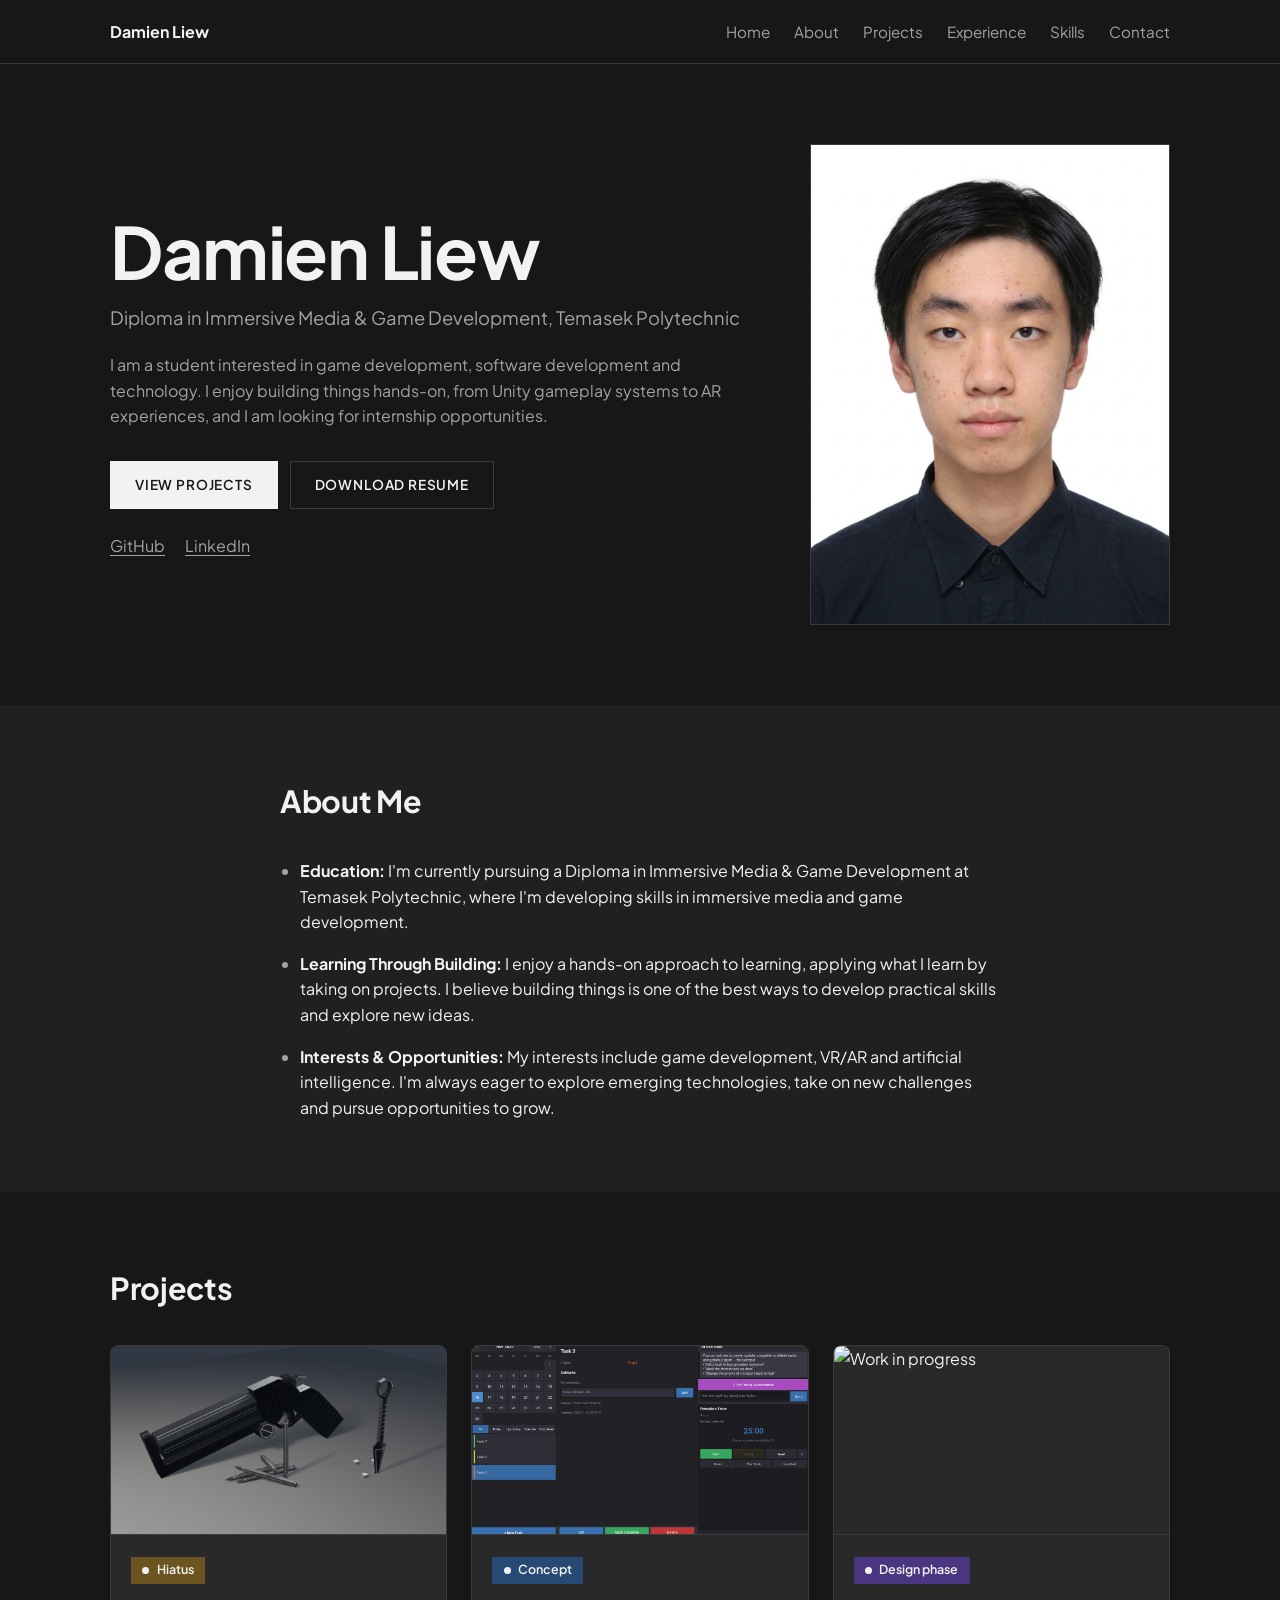
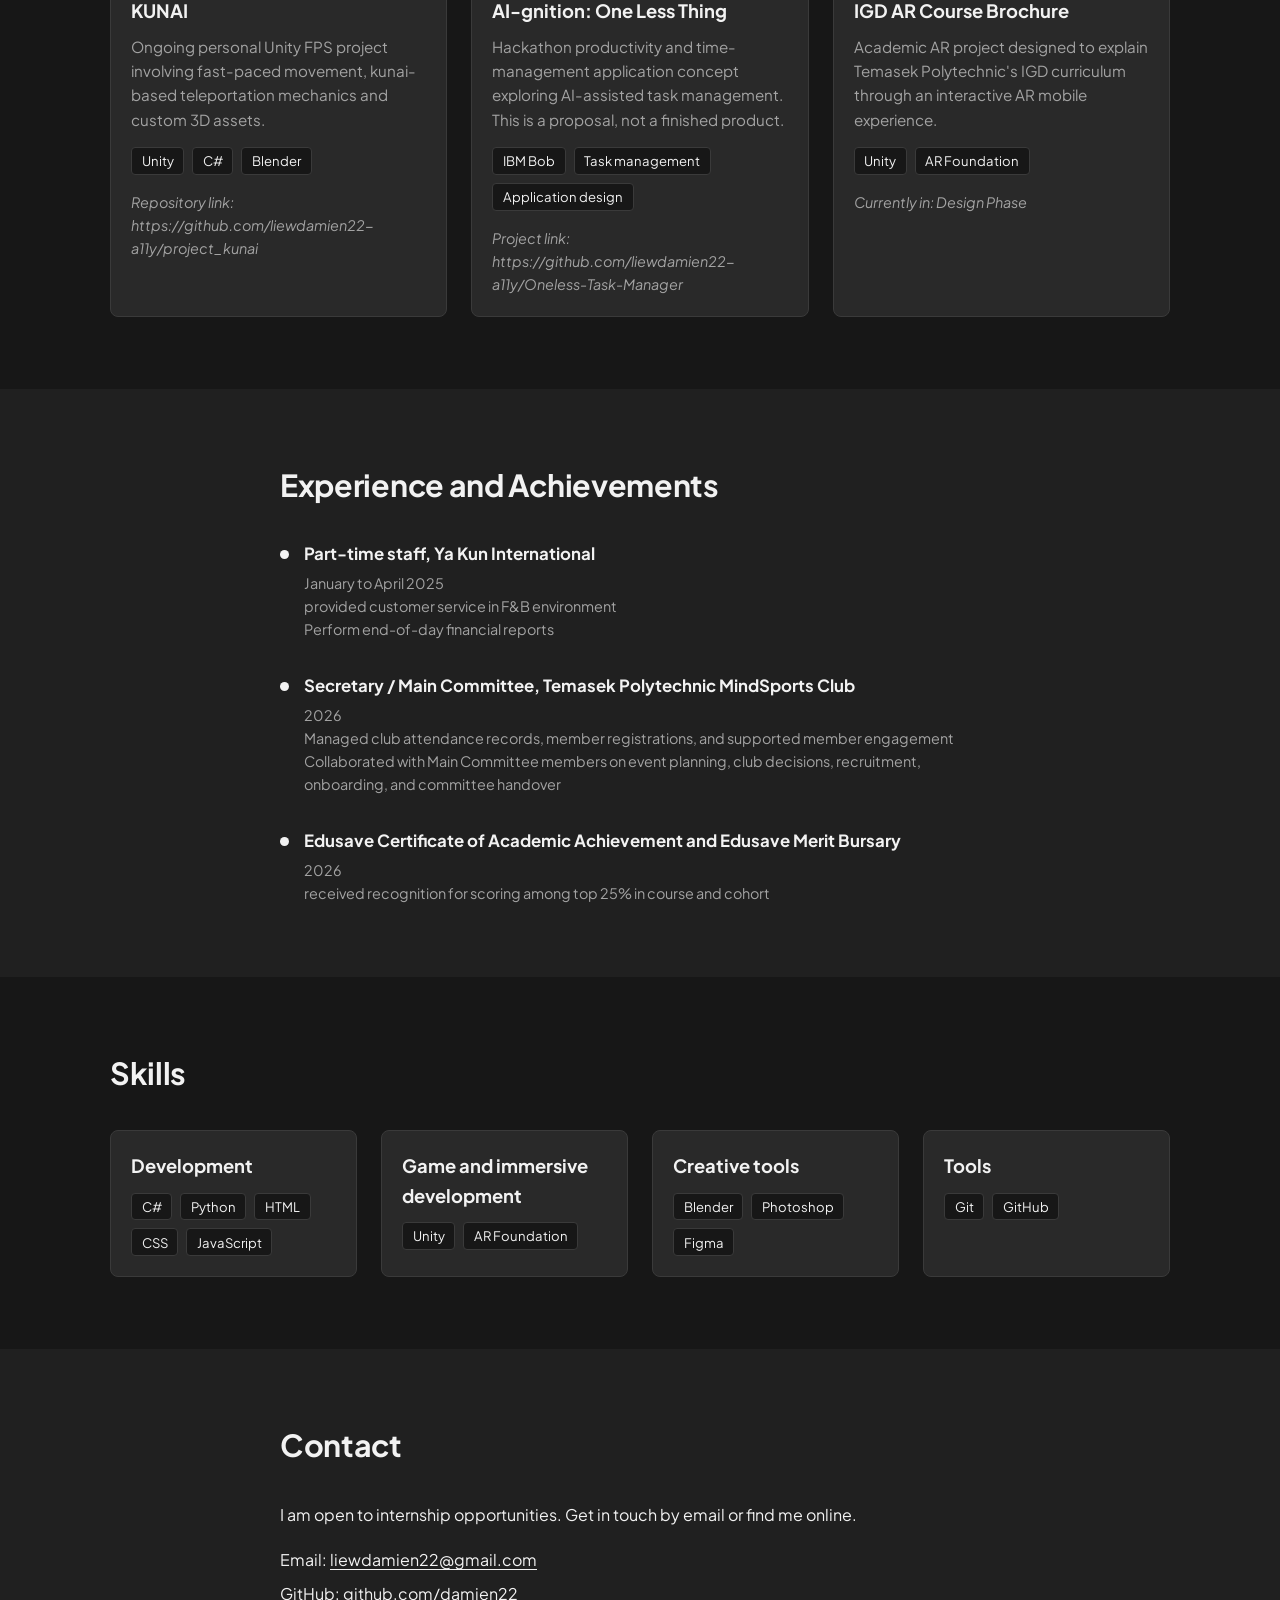
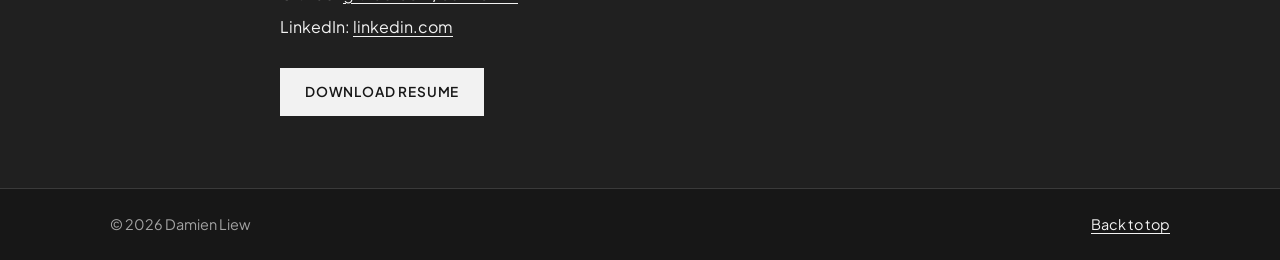
==== index.html @ ad7e9ef8 "File format change" ====
<!DOCTYPE html>
<html lang="en">
<head>
  <meta charset="UTF-8">
  <meta name="viewport" content="width=device-width, initial-scale=1">
  <title>Damien Liew | Student Portfolio</title>
  <meta name="description" content="Portfolio of Damien Liew, Diploma in Immersive Media &amp; Game Development student at Temasek Polytechnic.">
  <link rel="preconnect" href="https://fonts.googleapis.com">
  <link rel="preconnect" href="https://fonts.gstatic.com" crossorigin>
  <link href="https://fonts.googleapis.com/css2?family=Plus+Jakarta+Sans:wght@400;500;600;700;800&amp;display=swap" rel="stylesheet">
  <link rel="stylesheet" href="css/style.css">
</head>
<body>
  <a class="skip-link" href="#main">Skip to content</a>

  <header class="site-header">
    <nav class="nav container" aria-label="Main navigation">
      <a class="nav__brand" href="#home">Damien Liew</a>
      <button class="nav__toggle" type="button" aria-expanded="false" aria-controls="nav-menu" aria-label="Toggle menu">
        <span class="nav__bar"></span><span class="nav__bar"></span><span class="nav__bar"></span>
      </button>
      <ul class="nav__menu" id="nav-menu">
        <li><a class="nav__link" href="#home">Home</a></li>
        <li><a class="nav__link" href="#about">About</a></li>
        <li><a class="nav__link" href="#projects">Projects</a></li>
        <li><a class="nav__link" href="#experience">Experience</a></li>
        <li><a class="nav__link" href="#skills">Skills</a></li>
        <li><a class="nav__link" href="#contact">Contact</a></li>
      </ul>
    </nav>
  </header>

  <main id="main">
    <section class="hero" id="home">
      <div class="container hero__inner">
        <div class="hero__content">
        <h1 class="hero__title">Damien Liew</h1>
        <p class="hero__subtitle">Diploma in Immersive Media &amp; Game Development, Temasek Polytechnic</p>
        <p class="hero__text">I am a student interested in game development, software development and technology. I enjoy building things hands-on, from Unity gameplay systems to AR experiences, and I am looking for internship opportunities.</p>
        <div class="hero__actions">
          <a class="btn btn--primary" href="#projects">View projects</a>
          <a class="btn btn--secondary" href="assets/documents/Liew_Zhe_Wei_Damien_Resume.docx" download="Liew_Zhe_Wei_Damien_Resume">Download resume</a>
        </div>
        <ul class="social-list">
          <li><a class="social-list__link" href="https://github.com/liewdamien22-a11y2" target="_blank" rel="noopener noreferrer">GitHub</a></li>
         
          <li><a class="social-list__link" href="www.linkedin.com/in/damien-liew-b10260378" target="_blank" rel="noopener noreferrer">LinkedIn</a></li>
        </ul>
        </div>
        <img class="hero__photo" src="assets/images/photo.jpeg" alt="Placeholder for a photo of Damien Liew" width="360" height="440">
      </div>
    </section>

  <section class="section section--alt" id="about">
      <div class="container container--narrow">
        <h2 class="section__title">About Me</h2>
        <ul class="about__list">
          <li><strong>Education:</strong> I'm currently pursuing a Diploma in Immersive Media &amp; Game Development at Temasek Polytechnic, where I'm developing skills in immersive media and game development.</li>
          <li><strong>Learning Through Building:</strong> I enjoy a hands-on approach to learning, applying what I learn by taking on projects. I believe building things is one of the best ways to develop practical skills and explore new ideas.</li>
          <li><strong>Interests &amp; Opportunities:</strong> My interests include game development, VR/AR and artificial intelligence. I'm always eager to explore emerging technologies, take on new challenges and pursue opportunities to grow.</li>
        </ul>
      </div>
    </section>

    <section class="section" id="projects">
      <div class="container">
        <h2 class="section__title">Projects</h2>
        <div class="grid">
          <article class="card">
            <img class="card__img" src="assets/images/project_kunai_render.png" alt="Placeholder image for the KUNAI project" width="640" height="360" loading="lazy">
            <div class="card__body">
              <p class="badge badge--progress">Hiatus</p>
              <h3 class="card__title"><a class="card__link" href="personal_project.html">KUNAI</a></h3>
              <p class="card__text">Ongoing personal Unity FPS project involving fast-paced movement, kunai-based teleportation mechanics and custom 3D assets.</p>
              <ul class="tags"><li>Unity</li><li>C#</li><li>Blender</li></ul>
              <p class="card__links"><span class="link-placeholder">Repository link: https://github.com/liewdamien22-a11y/project_kunai</span></p>
            </div>
          </article>

          <article class="card">
            <img class="card__img" src="assets/images/oneless_screenshot.png" alt="Placeholder image for the AI-gnition: One Less Thing project" width="640" height="360" loading="lazy">
            <div class="card__body">
              <p class="badge badge--concept">Concept</p>
              <h3 class="card__title"><a class="card__link" href="ai-gnition-project.html">AI-gnition: One Less Thing</a></h3>
              <p class="card__text">Hackathon productivity and time-management application concept exploring AI-assisted task management. This is a proposal, not a finished product.</p>
              <ul class="tags"><li>IBM Bob</li><li>Task management</li><li>Application design</li></ul>
              <p class="card__links"><span class="link-placeholder">Project link: https://github.com/liewdamien22-a11y/Oneless-Task-Manager</span></p>
            </div>
          </article>

          <article class="card">
            <img class="card__img" src="" alt="Work in progress" width="640" height="360" loading="lazy">
            <div class="card__body">
              <p class="badge badge--design">Design phase</p>
              <h3 class="card__title"><a class="card__link" href="igd-ar-project.html">IGD AR Course Brochure</a></h3>
              <p class="card__text">Academic AR project designed to explain Temasek Polytechnic's IGD curriculum through an interactive AR mobile experience.</p>
              <ul class="tags"><li>Unity</li><li>AR Foundation</li></ul>
              <p class="card__links"><span class="link-placeholder">Currently in: Design Phase</span></p>
            </div>
          </article>
        </div>
      </div>
    </section>

    <section class="section section--alt" id="experience">
      <div class="container container--narrow">
        <h2 class="section__title">Experience and Achievements</h2>
        <ul class="timeline">
          <li class="timeline__item">
            <h3 class="timeline__title">Part-time staff, Ya Kun International</h3>
            <p class="timeline__meta">January to April 2025</p>
            <p class="timeline__meta">provided customer service in F&B environment</p>
            <p class="timeline__meta">Perform end-of-day financial reports </p>
            
          </li>
          <li class="timeline__item">
            <h3 class="timeline__title">Secretary / Main Committee, Temasek Polytechnic MindSports Club</h3>
            <p class="timeline__meta">2026</p>
            <p class="timeline__meta">Managed club attendance records, member registrations, and supported member engagement</p>
            <p class="timeline__meta">Collaborated with Main Committee members on event planning, club decisions, recruitment, onboarding, and committee handover</p>
           
          </li>
          <li class="timeline__item">
            <h3 class="timeline__title">Edusave Certificate of Academic Achievement and Edusave Merit Bursary</h3>
            <p class="timeline__meta">2026</p>
            <p class="timeline__meta">received recognition for scoring among top 25% in course and cohort </p>
          </li>
        </ul>
      </div>
    </section>

    <section class="section" id="skills">
      <div class="container">
        <h2 class="section__title">Skills</h2>
        <div class="grid grid--skills">
          <div class="card card--pad">
            <h3 class="card__title">Development</h3>
            <ul class="tags"><li>C#</li><li>Python</li><li>HTML</li><li>CSS</li><li>JavaScript</li></ul>
          </div>
          <div class="card card--pad">
            <h3 class="card__title">Game and immersive development</h3>
            <ul class="tags"><li>Unity</li><li>AR Foundation</li></ul>
          </div>
          <div class="card card--pad">
            <h3 class="card__title">Creative tools</h3>
            <ul class="tags"><li>Blender</li><li>Photoshop</li><li>Figma</li></ul>
          </div>
          <div class="card card--pad">
            <h3 class="card__title">Tools</h3>
            <ul class="tags"><li>Git</li><li>GitHub</li></ul>
          </div>
        </div>
      </div>
    </section>

    <section class="section section--alt" id="contact">
      <div class="container container--narrow">
        <h2 class="section__title">Contact</h2>
        <p>I am open to internship opportunities. Get in touch by email or find me online.</p>
        <ul class="contact-list">
          <li>Email: <a href="mailto:liewdamien22@gmail.com">liewdamien22@gmail.com</a></li>
          <li>GitHub: <a href="https://github.com/liewdamien22-a11y" target="_blank" rel="noopener noreferrer">github.com/damien22</a></li>
         
          <li>LinkedIn: <a href="www.linkedin.com/in/damien-liew-b10260378/" target="_blank" rel="noopener noreferrer">linkedin.com</a></li>
        </ul>
        <a class="btn btn--primary" href="assets/documents/Liew_Zhe_Wei_Damien_Resume.docx" download="Liew_Zhe_Wei_Damien_Resume">Download resume</a>
      </div>
    </section>
  </main>

  <footer class="footer">
    <div class="container footer__inner">
      <p>&copy; 2026 Damien Liew</p>
      <a href="#home">Back to top</a>
    </div>
  </footer>

  <script src="js/script.js"></script>
</body>
</html>
---- css/style.css ----
/* ==========================================================================
   Variables & base
   ========================================================================== */
:root {
  --bg: #171717;
  --bg-alt: #202020;
  --card: #292929;
  --text: #F2F2F2;
  --text-muted: #A3A3A3;
  --border: #3A3A3A;
  --radius: 8px;
  --header-h: 64px;
  --font: "Plus Jakarta Sans", system-ui, -apple-system, "Segoe UI", Roboto, Arial, sans-serif;
}

*, *::before, *::after { box-sizing: border-box; }

html { scroll-behavior: smooth; scroll-padding-top: var(--header-h); }
body { margin: 0; background: var(--bg); color: var(--text); font-family: var(--font); line-height: 1.6; overflow-x: hidden; }
img { display: block; max-width: 100%; height: auto; }
ul { list-style: none; margin: 0; padding: 0; }
h1, h2, h3, p { margin-top: 0; }
a { color: var(--text); text-underline-offset: 3px; }
a:hover { color: var(--text-muted); }
:focus-visible { outline: 2px solid var(--text); outline-offset: 3px; }

/* ==========================================================================
   Layout
   ========================================================================== */
.container { width: 100%; max-width: 1100px; margin-inline: auto; padding-inline: 1.25rem; }
.container--narrow { max-width: 760px; }

.section { padding: 4.5rem 0; }
.section--alt { background: var(--bg-alt); }
.section__title { font-size: 1.9rem; margin-bottom: 2rem; letter-spacing: -0.01em; }

.grid { display: grid; grid-template-columns: repeat(auto-fit, minmax(min(100%, 300px), 1fr)); gap: 1.5rem; }
.grid--skills { grid-template-columns: repeat(auto-fit, minmax(min(100%, 240px), 1fr)); }

.skip-link { position: absolute; left: -9999px; top: 0; z-index: 200; padding: .5rem 1rem; background: var(--text); color: var(--bg); }
.skip-link:focus { left: 0; }

/* ==========================================================================
   Header & navigation
   ========================================================================== */
.site-header { position: fixed; inset: 0 0 auto 0; z-index: 100; height: var(--header-h); background: var(--bg); border-bottom: 1px solid var(--border); }
.nav { height: 100%; display: flex; align-items: center; justify-content: space-between; }
.nav__brand { font-weight: 700; text-decoration: none; }
.nav__menu { display: flex; gap: 1.5rem; }
.nav__link { color: var(--text-muted); font-size: .95rem; text-decoration: none; transition: color .2s; }
.nav__link:hover { color: var(--text); }
.nav__toggle { display: none; padding: .6rem; background: none; border: 1px solid var(--border); border-radius: 0; cursor: pointer; }
.nav__bar { display: block; width: 20px; height: 2px; margin: 4px 0; background: var(--text); }

/* ==========================================================================
   Hero
   ========================================================================== */
.hero { padding: calc(var(--header-h) + 5rem) 0 5rem; }
.hero__inner { display: grid; grid-template-columns: 1fr minmax(240px, 360px); gap: 3rem; align-items: center; }
.hero__photo { width: 100%; border: 1px solid var(--border); }
.hero__title { margin-bottom: .75rem; font-size: clamp(2.5rem, 8vw, 4.5rem); line-height: 1.1; letter-spacing: -0.02em; }
.hero__subtitle { margin-bottom: 1.25rem; font-size: 1.15rem; color: var(--text-muted); }
.hero__text { max-width: 60ch; margin-bottom: 2rem; color: var(--text-muted); }
.hero__actions { display: flex; flex-wrap: wrap; gap: .75rem; margin-bottom: 1.5rem; }

.social-list { display: flex; gap: 1.25rem; }
.social-list__link { color: var(--text-muted); }
.social-list__link:hover { color: var(--text); }

/* ==========================================================================
   Buttons
   ========================================================================== */
.btn { display: inline-block; padding: .75rem 1.5rem; border: 1px solid var(--text); border-radius: 0; font-size: .85rem; font-weight: 600; letter-spacing: .06em; text-transform: uppercase; text-decoration: none; transition: background .2s, color .2s, border-color .2s; }
.btn--primary { background: var(--text); color: var(--bg); }
.btn--primary:hover { background: var(--text-muted); border-color: var(--text-muted); color: var(--bg); }
.btn--secondary { background: transparent; border-color: var(--border); }
.btn--secondary:hover { border-color: var(--text); color: var(--text); }

/* ==========================================================================
   Cards
   ========================================================================== */
.card { position: relative; overflow: hidden; background: var(--card); border: 1px solid var(--border); border-radius: var(--radius); transition: transform .2s, border-color .2s; }
.card:hover { transform: translateY(-3px); border-color: var(--text-muted); }
.card--pad { padding: 1.25rem; }
.card__img { width: 100%; aspect-ratio: 16 / 9; object-fit: cover; border-bottom: 1px solid var(--border); }
.card__body { padding: 1.25rem; }
.card__title { margin-bottom: .6rem; font-size: 1.15rem; }
.card__text { font-size: .95rem; color: var(--text-muted); }
.card__links { margin: 1rem 0 0; font-size: .9rem; }

.video { aspect-ratio: 16 / 9; width: 100%; max-width: 900px; border: 1px solid var(--border); background: var(--card); }
.video iframe { display: block; width: 100%; height: 100%; border: 0; }

/* Stretched link: makes the whole card clickable from the title link */
.card__link { color: inherit; text-decoration: none; }
.card__link::after { content: ""; position: absolute; inset: 0; }

/* ==========================================================================
   Badges & tags
   ========================================================================== */
.badge { display: inline-flex; align-items: center; gap: .45rem; margin-bottom: .75rem; padding: .15rem .65rem; background: var(--badge-bg, transparent); border: 1px solid var(--badge-bg, var(--border)); border-radius: 0; font-size: .78rem; font-weight: 600; color: var(--text-muted); }
.badge::before { content: ""; width: 7px; height: 7px; border-radius: 50%; background: currentColor; }
.badge--progress { --badge-bg: #6B5420; color: var(--text); }
.badge--concept  { --badge-bg: #264A73; color: var(--text); }
.badge--design   { --badge-bg: #4A3680; color: var(--text); }

.tags { display: flex; flex-wrap: wrap; gap: .5rem; margin-top: .75rem; }
.tags li { padding: .15rem .6rem; background: var(--bg); border: 1px solid var(--border); border-radius: 4px; font-size: .82rem; }

.link-placeholder { color: var(--text-muted); font-style: italic; }

/* ==========================================================================
   Lists & timeline
   ========================================================================== */
.about__list { display: grid; gap: 1rem; padding-left: 1.25rem; list-style: disc; }
.about__list li::marker { color: var(--text-muted); }

.timeline__item { position: relative; padding: 0 0 2rem 1.5rem; }
.timeline__item:last-child { padding-bottom: 0; }
.timeline__item::before { content: ""; position: absolute; left: 0; top: .55rem; width: 9px; height: 9px; border-radius: 50%; background: var(--text); }
.timeline__title { margin-bottom: .25rem; font-size: 1.05rem; }
.timeline__meta { margin: 0; font-size: .9rem; color: var(--text-muted); }

/* ==========================================================================
   Contact & footer
   ========================================================================== */
.contact-list { display: grid; gap: .5rem; margin: 1.25rem 0 1.75rem; }

.footer { padding: 1.5rem 0; border-top: 1px solid var(--border); font-size: .9rem; color: var(--text-muted); }
.footer__inner { display: flex; flex-wrap: wrap; justify-content: space-between; gap: .5rem; }
.footer p { margin: 0; }
.project-nav { display: flex; flex-wrap: wrap; justify-content: center; gap: .5rem; }

/* ==========================================================================
   Image lightbox
   ========================================================================== */
.js-zoom { cursor: zoom-in; }

.lightbox { max-width: 95vw; max-height: 95vh; padding: 0; overflow: hidden; background: var(--bg); border: 1px solid var(--border); }
.lightbox::backdrop { background: rgba(0, 0, 0, .85); }
.lightbox__img { width: auto; max-width: 95vw; max-height: 90vh; object-fit: contain; cursor: zoom-out; }
.lightbox__close { position: absolute; top: .5rem; right: .5rem; width: 2.25rem; height: 2.25rem; background: var(--bg); color: var(--text); border: 1px solid var(--border); border-radius: 0; font-size: 1.4rem; line-height: 1; cursor: pointer; }
.lightbox__close:hover { border-color: var(--text); }

/* ==========================================================================
   Responsive & motion
   ========================================================================== */
@media (max-width: 768px) {
  .nav__toggle { display: block; }
  .nav__menu { display: none; position: absolute; top: var(--header-h); left: 0; right: 0; flex-direction: column; gap: 0; background: var(--bg); border-bottom: 1px solid var(--border); }
  .nav__menu.is-open { display: flex; }
  .nav__link { display: block; padding: .9rem 1.25rem; }

  .hero { padding-top: calc(var(--header-h) + 3rem); }
  .hero__inner { grid-template-columns: 1fr; gap: 2rem; }
  .hero__photo { max-width: 280px; order: -1; }
}

@media (prefers-reduced-motion: reduce) {
  html { scroll-behavior: auto; }
  * { transition: none !important; }
}
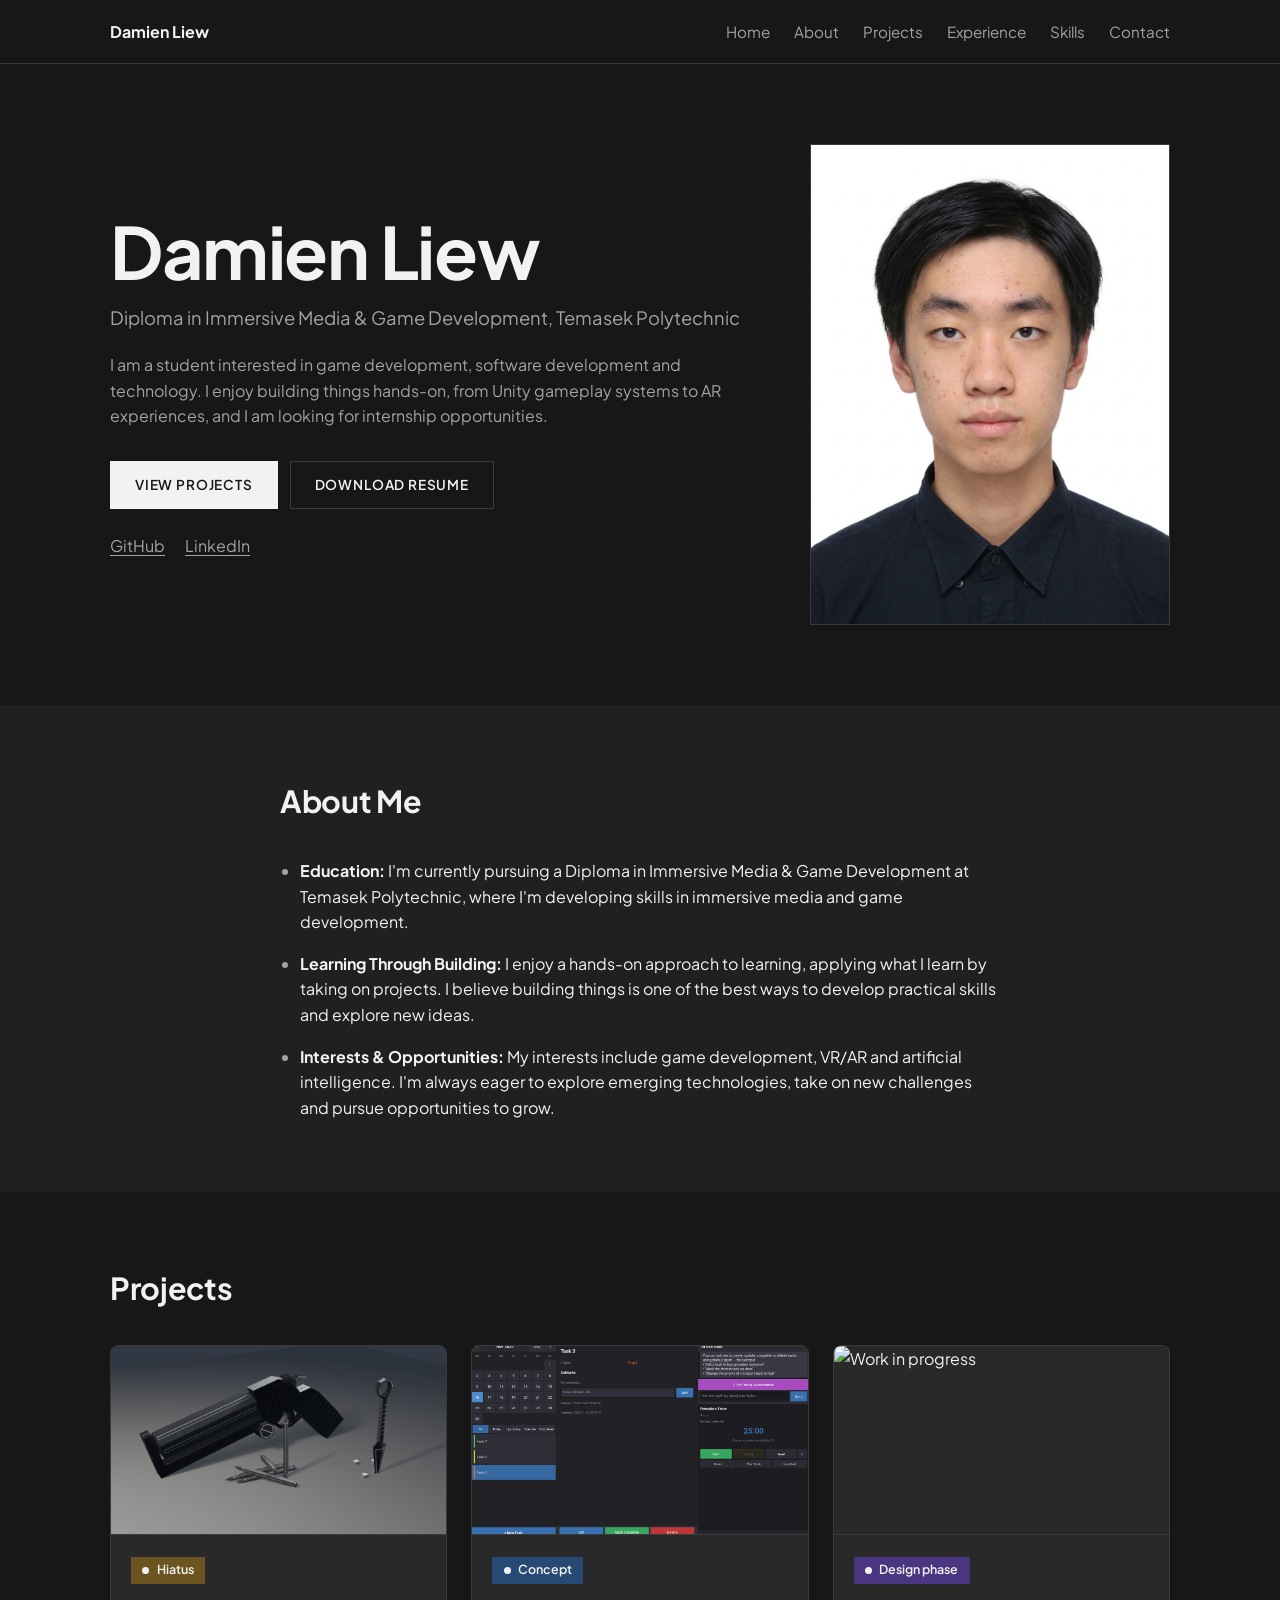
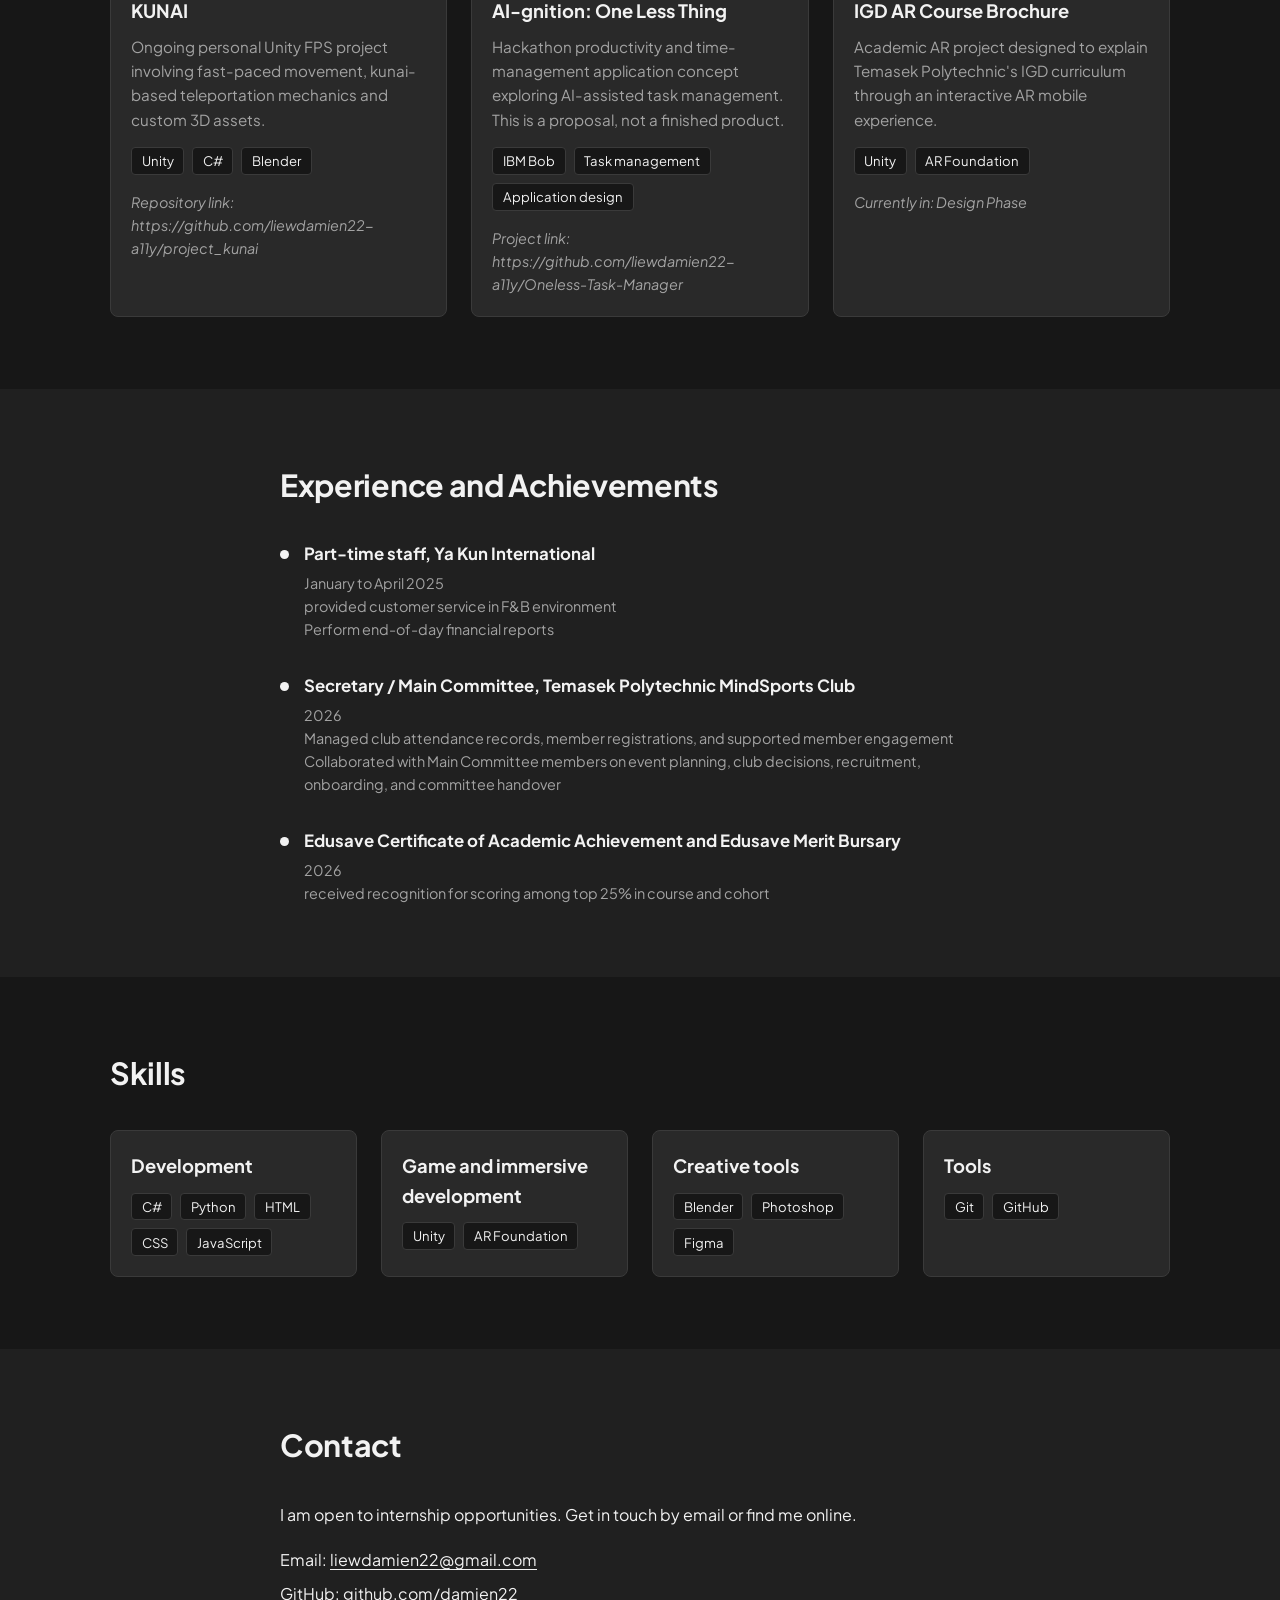
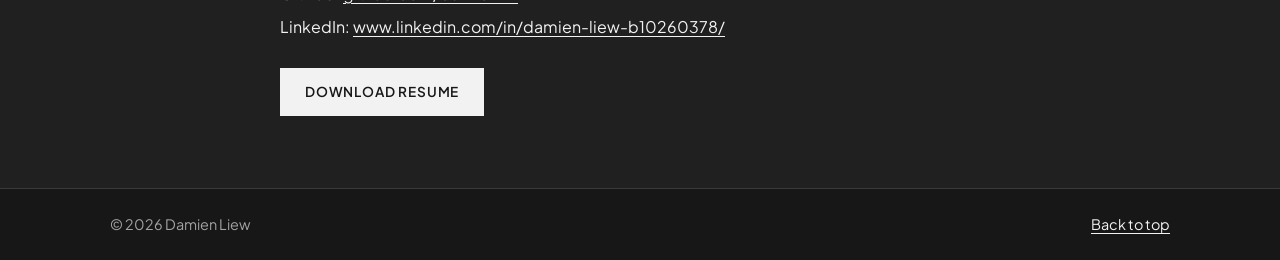
==== commit 6f32e0a8: "link update" ====
--- a/index.html
+++ b/index.html
@@ -39,7 +39,7 @@
         <p class="hero__text">I am a student interested in game development, software development and technology. I enjoy building things hands-on, from Unity gameplay systems to AR experiences, and I am looking for internship opportunities.</p>
         <div class="hero__actions">
           <a class="btn btn--primary" href="#projects">View projects</a>
-          <a class="btn btn--secondary" href="assets/documents/Liew_Zhe_Wei_Damien_Resume.docx" download="Liew_Zhe_Wei_Damien_Resume">Download resume</a>
+          <a class="btn btn--secondary" href="assets/documents/Liew_Zhe_Wei_Damien_Resume.docx" download="Liew_Zhe_Wei_Damien_Resume.docx">Download resume</a>
         </div>
         <ul class="social-list">
           <li><a class="social-list__link" href="https://github.com/liewdamien22-a11y2" target="_blank" rel="noopener noreferrer">GitHub</a></li>
@@ -161,9 +161,9 @@
           <li>Email: <a href="mailto:liewdamien22@gmail.com">liewdamien22@gmail.com</a></li>
           <li>GitHub: <a href="https://github.com/liewdamien22-a11y" target="_blank" rel="noopener noreferrer">github.com/damien22</a></li>
          
-          <li>LinkedIn: <a href="www.linkedin.com/in/damien-liew-b10260378/" target="_blank" rel="noopener noreferrer">linkedin.com</a></li>
+          <li>LinkedIn: <a href="www.linkedin.com/in/damien-liew-b10260378/" target="_blank" rel="noopener noreferrer">www.linkedin.com/in/damien-liew-b10260378/</a></li>
         </ul>
-        <a class="btn btn--primary" href="assets/documents/Liew_Zhe_Wei_Damien_Resume.docx" download="Liew_Zhe_Wei_Damien_Resume">Download resume</a>
+        <a class="btn btn--primary" href="assets/documents/Liew_Zhe_Wei_Damien_Resume.docx" download="Liew_Zhe_Wei_Damien_Resume.docx">Download resume</a>
       </div>
     </section>
   </main>
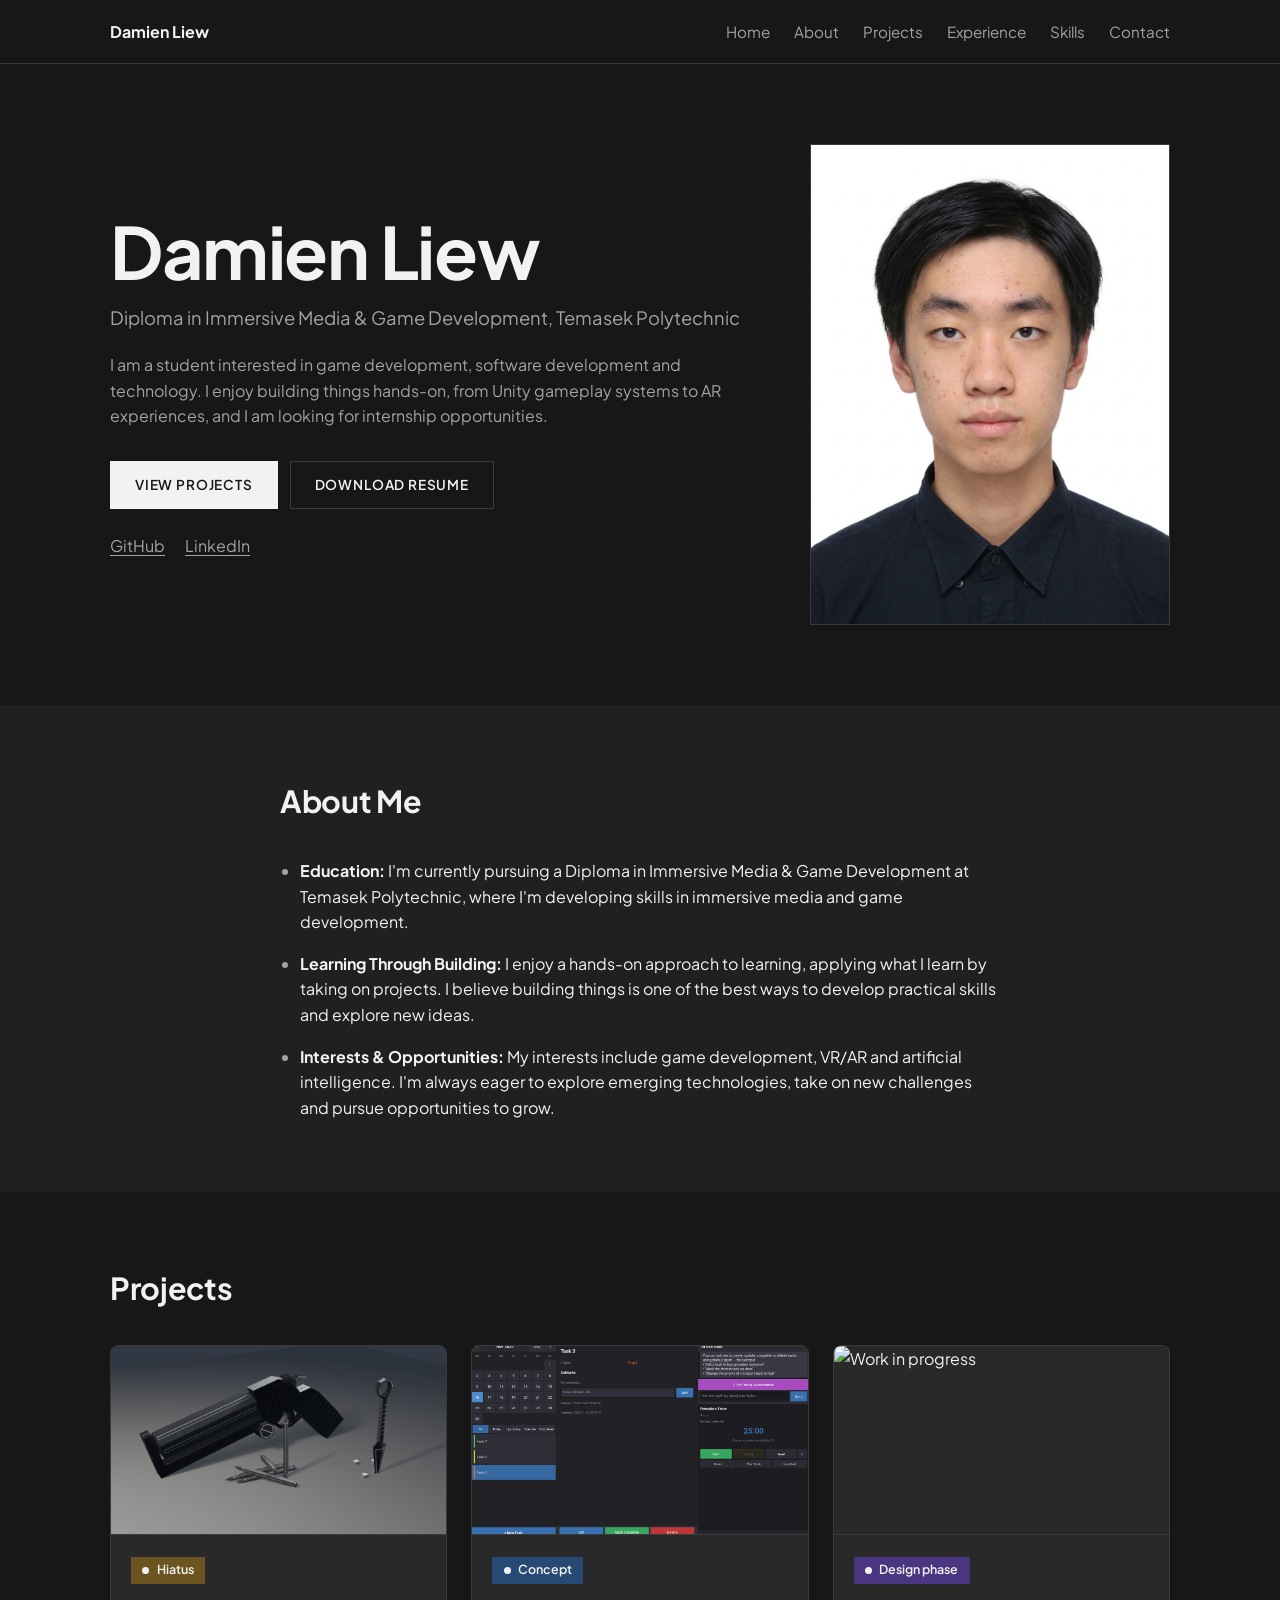
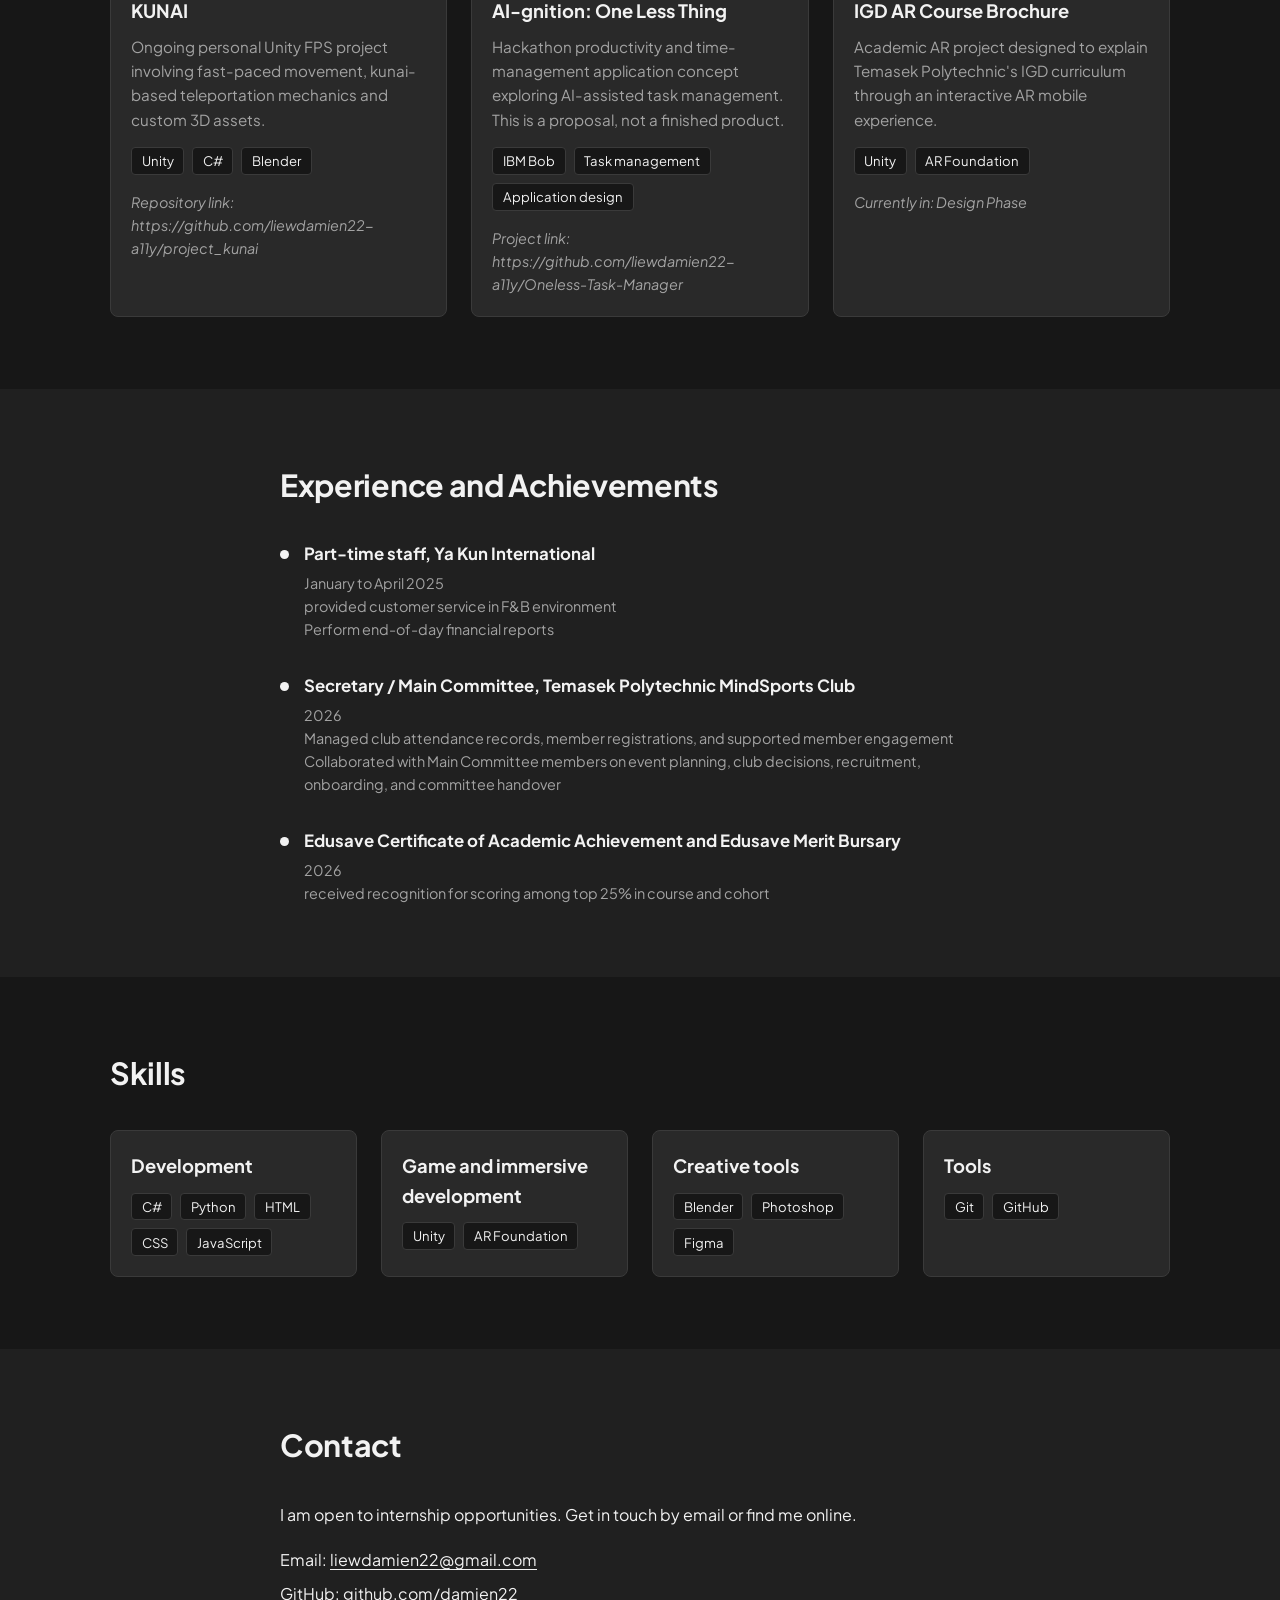
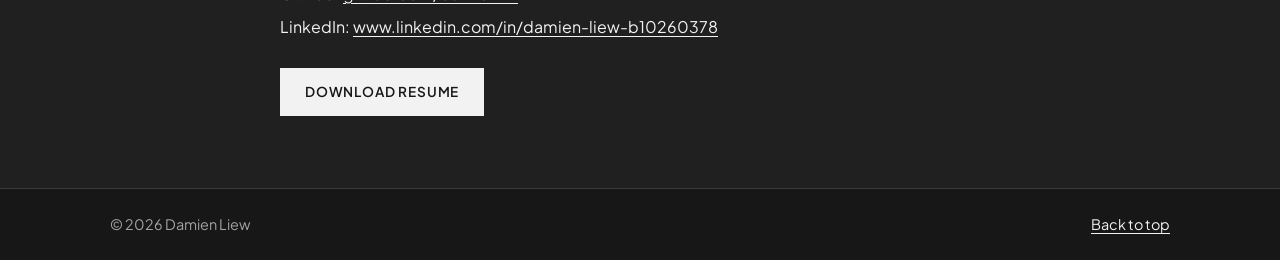
==== commit 31f16be3: "link update again" ====
--- a/index.html
+++ b/index.html
@@ -161,7 +161,7 @@
           <li>Email: <a href="mailto:liewdamien22@gmail.com">liewdamien22@gmail.com</a></li>
           <li>GitHub: <a href="https://github.com/liewdamien22-a11y" target="_blank" rel="noopener noreferrer">github.com/damien22</a></li>
          
-          <li>LinkedIn: <a href="www.linkedin.com/in/damien-liew-b10260378/" target="_blank" rel="noopener noreferrer">www.linkedin.com/in/damien-liew-b10260378/</a></li>
+          <li>LinkedIn: <a href="www.linkedin.com/in/damien-liew-b10260378" target="_blank" rel="noopener noreferrer">www.linkedin.com/in/damien-liew-b10260378</a></li>
         </ul>
         <a class="btn btn--primary" href="assets/documents/Liew_Zhe_Wei_Damien_Resume.docx" download="Liew_Zhe_Wei_Damien_Resume.docx">Download resume</a>
       </div>
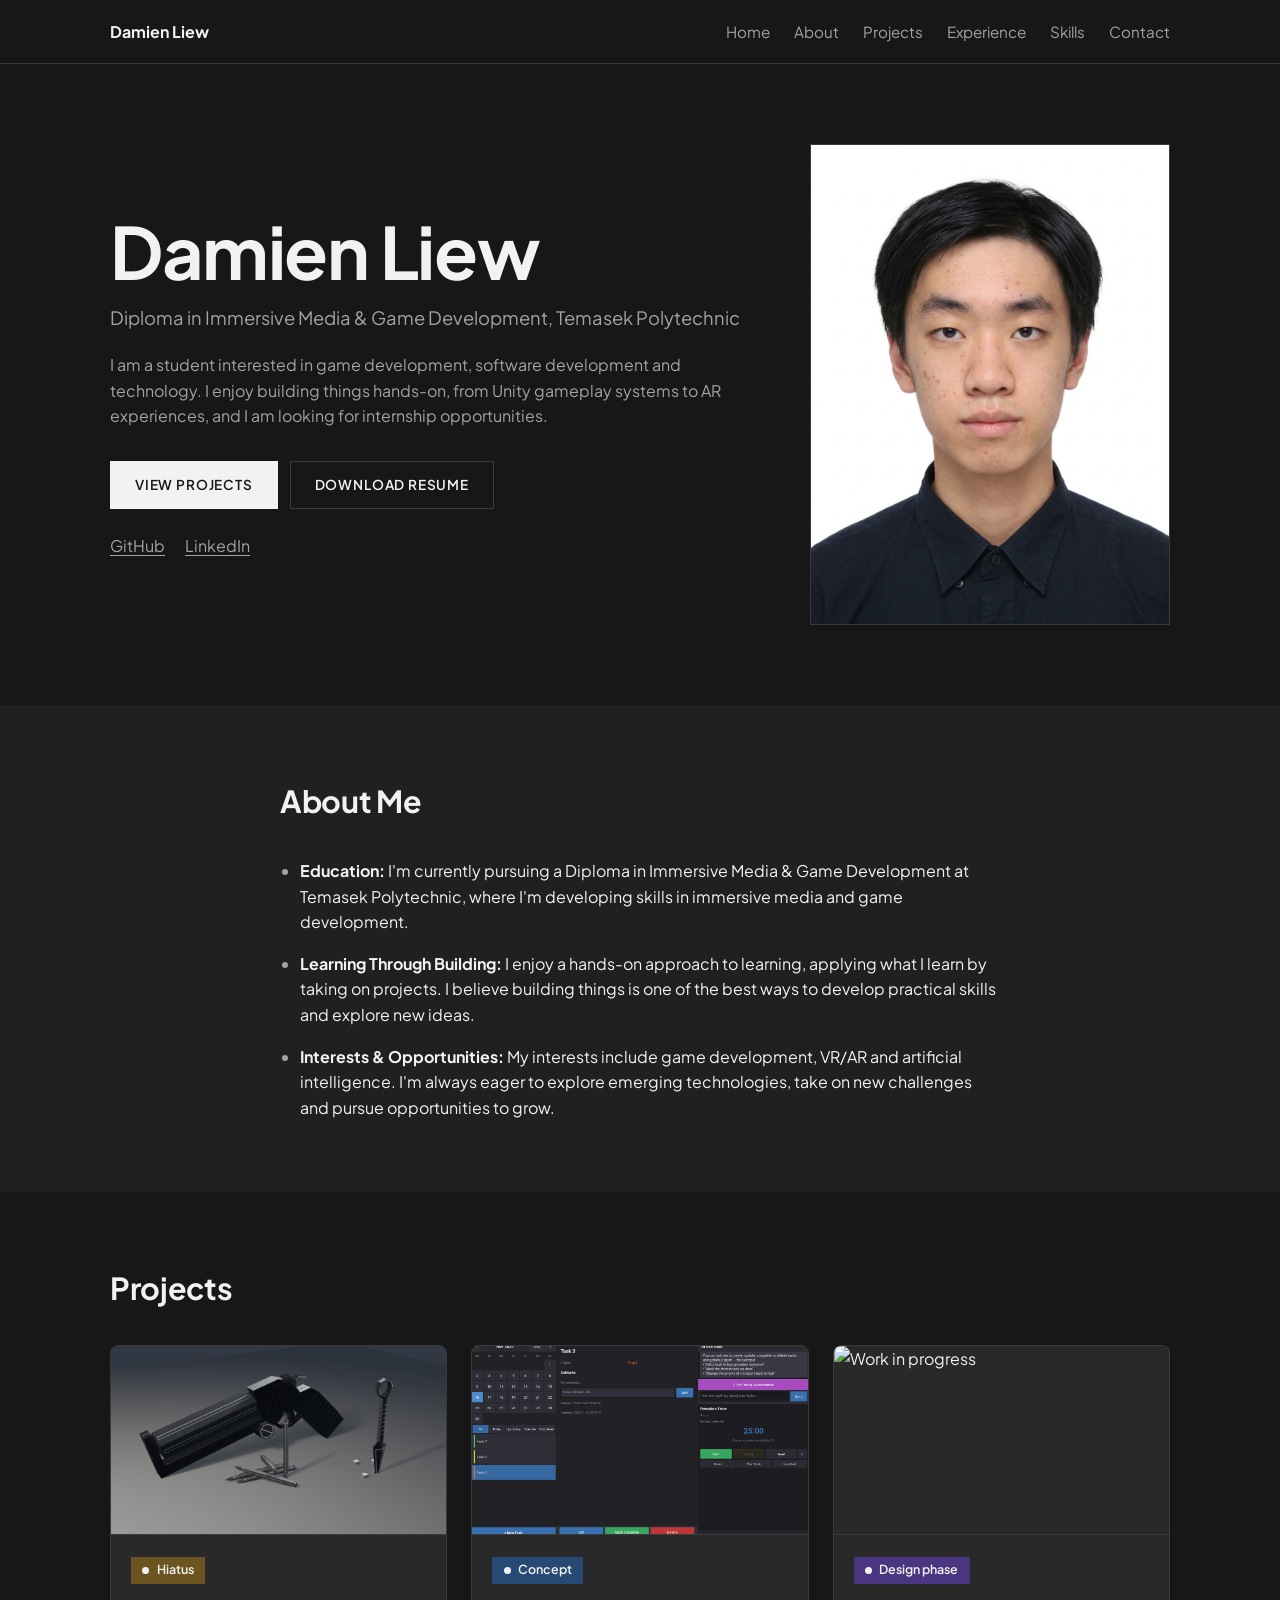
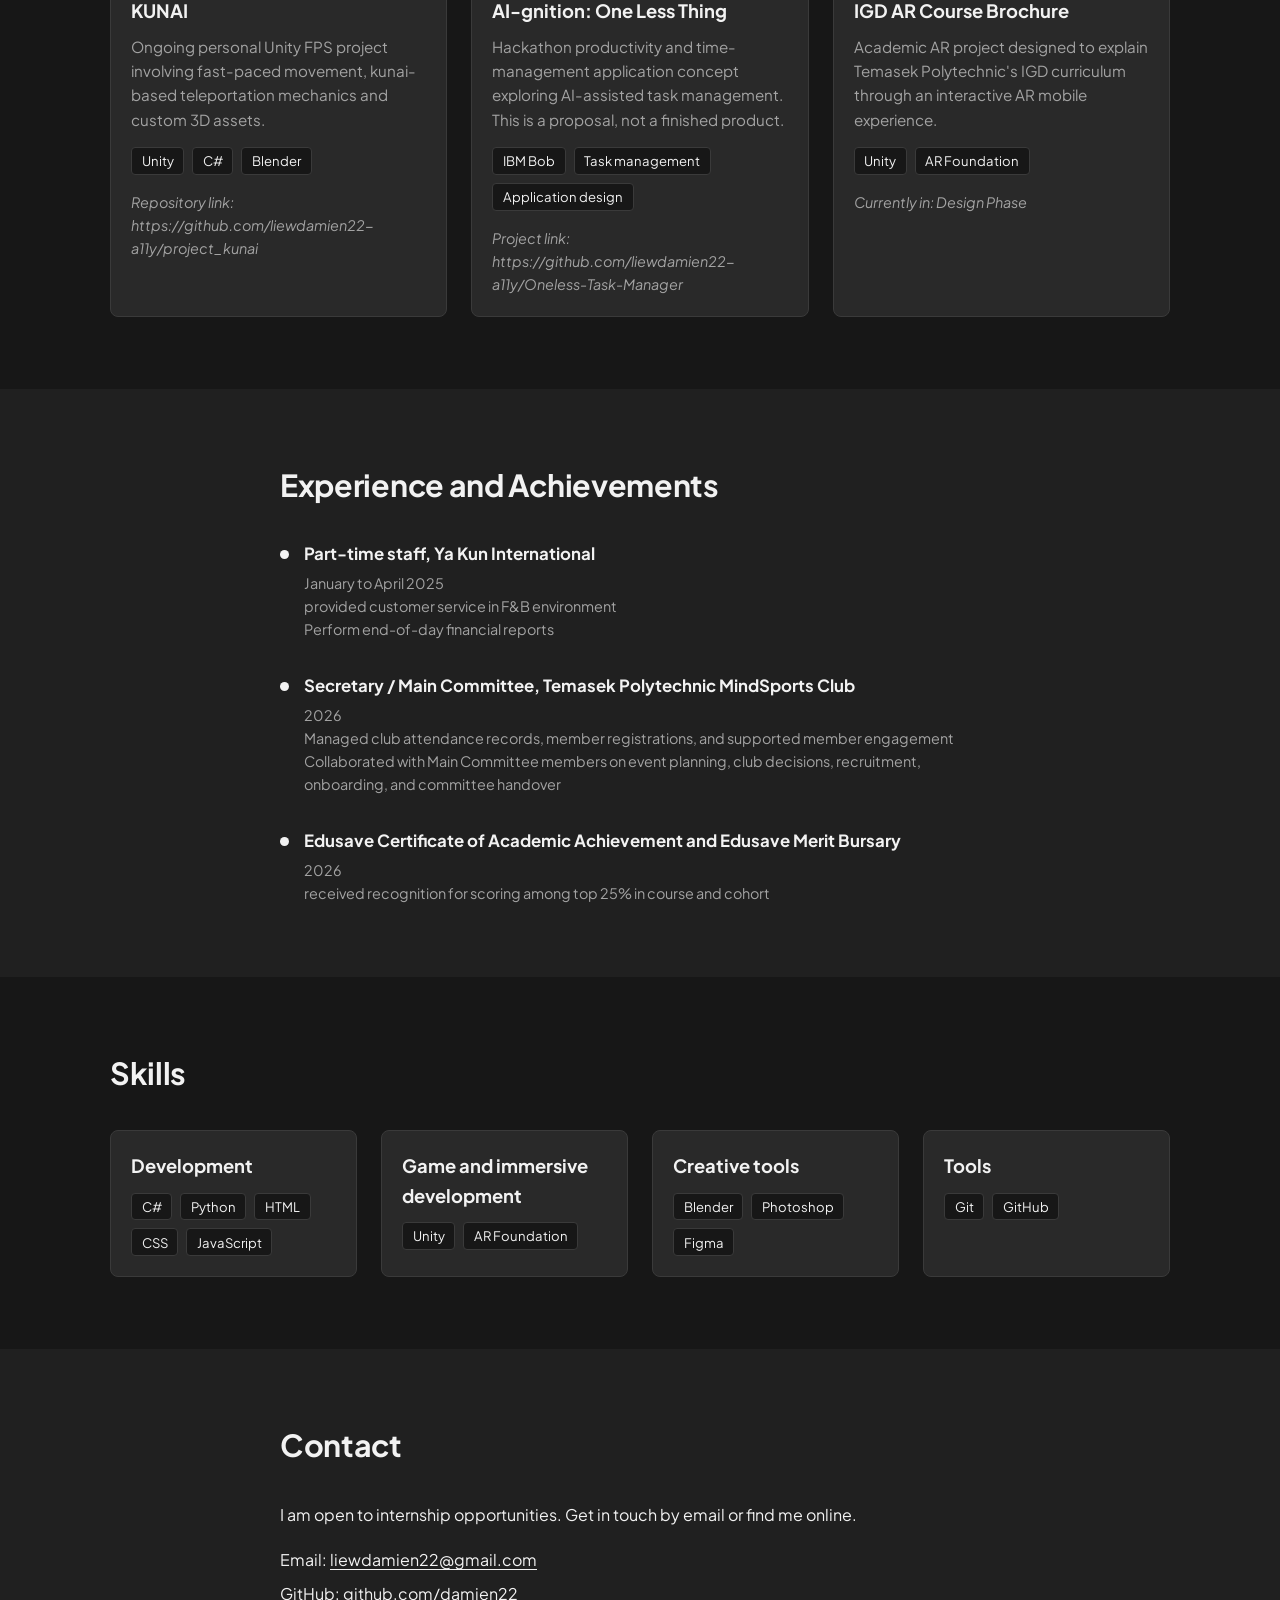
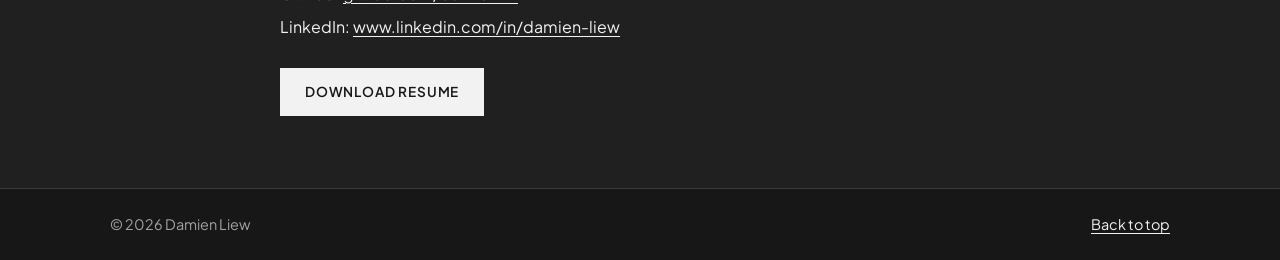
==== commit cf62513f: "link update" ====
--- a/index.html
+++ b/index.html
@@ -44,7 +44,7 @@
         <ul class="social-list">
           <li><a class="social-list__link" href="https://github.com/liewdamien22-a11y2" target="_blank" rel="noopener noreferrer">GitHub</a></li>
          
-          <li><a class="social-list__link" href="www.linkedin.com/in/damien-liew-b10260378" target="_blank" rel="noopener noreferrer">LinkedIn</a></li>
+          <li><a class="social-list__link" href="https://www.linkedin.com/in/damien-liew" target="_blank" rel="noopener noreferrer">LinkedIn</a></li>
         </ul>
         </div>
         <img class="hero__photo" src="assets/images/photo.jpeg" alt="Placeholder for a photo of Damien Liew" width="360" height="440">
@@ -161,7 +161,7 @@
           <li>Email: <a href="mailto:liewdamien22@gmail.com">liewdamien22@gmail.com</a></li>
           <li>GitHub: <a href="https://github.com/liewdamien22-a11y" target="_blank" rel="noopener noreferrer">github.com/damien22</a></li>
          
-          <li>LinkedIn: <a href="www.linkedin.com/in/damien-liew-b10260378" target="_blank" rel="noopener noreferrer">www.linkedin.com/in/damien-liew-b10260378</a></li>
+          <li>LinkedIn: <a href="https://www.linkedin.com/in/damien-liew" target="_blank" rel="noopener noreferrer">www.linkedin.com/in/damien-liew</a></li>
         </ul>
         <a class="btn btn--primary" href="assets/documents/Liew_Zhe_Wei_Damien_Resume.docx" download="Liew_Zhe_Wei_Damien_Resume.docx">Download resume</a>
       </div>
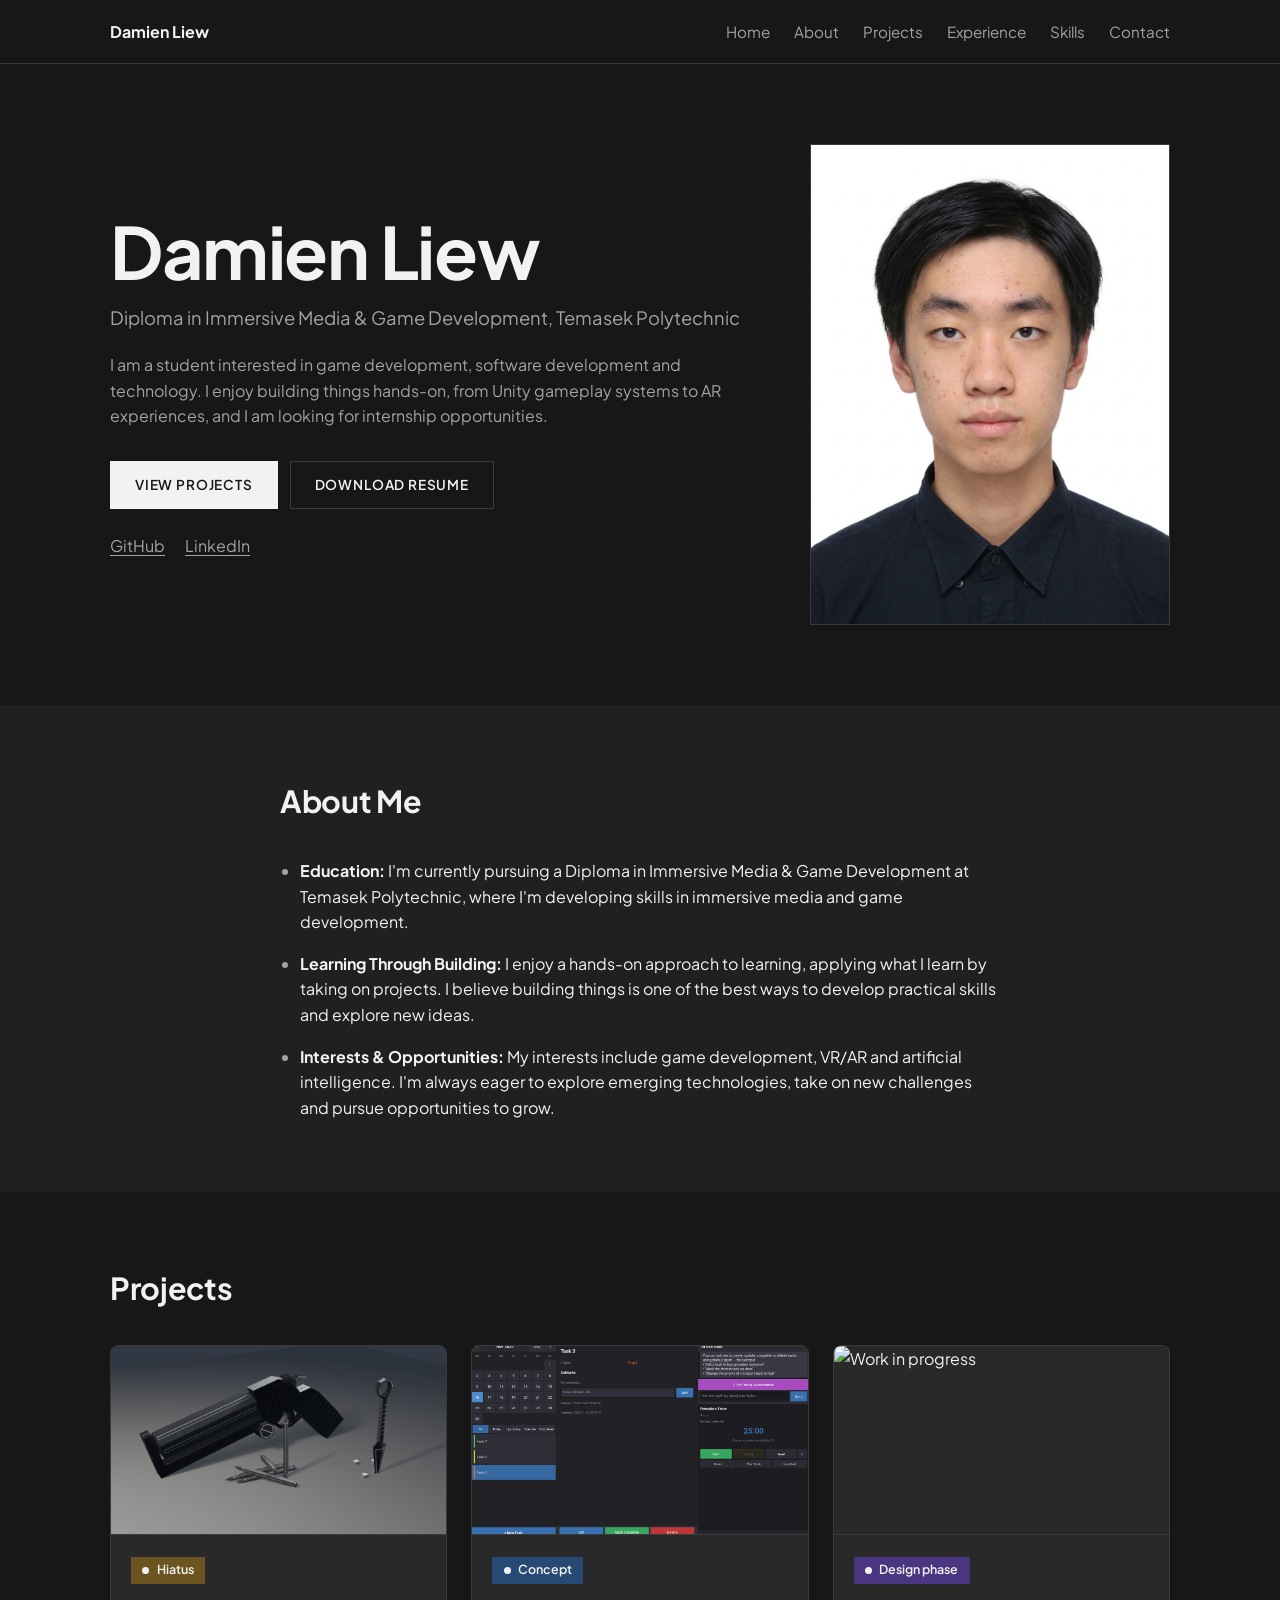
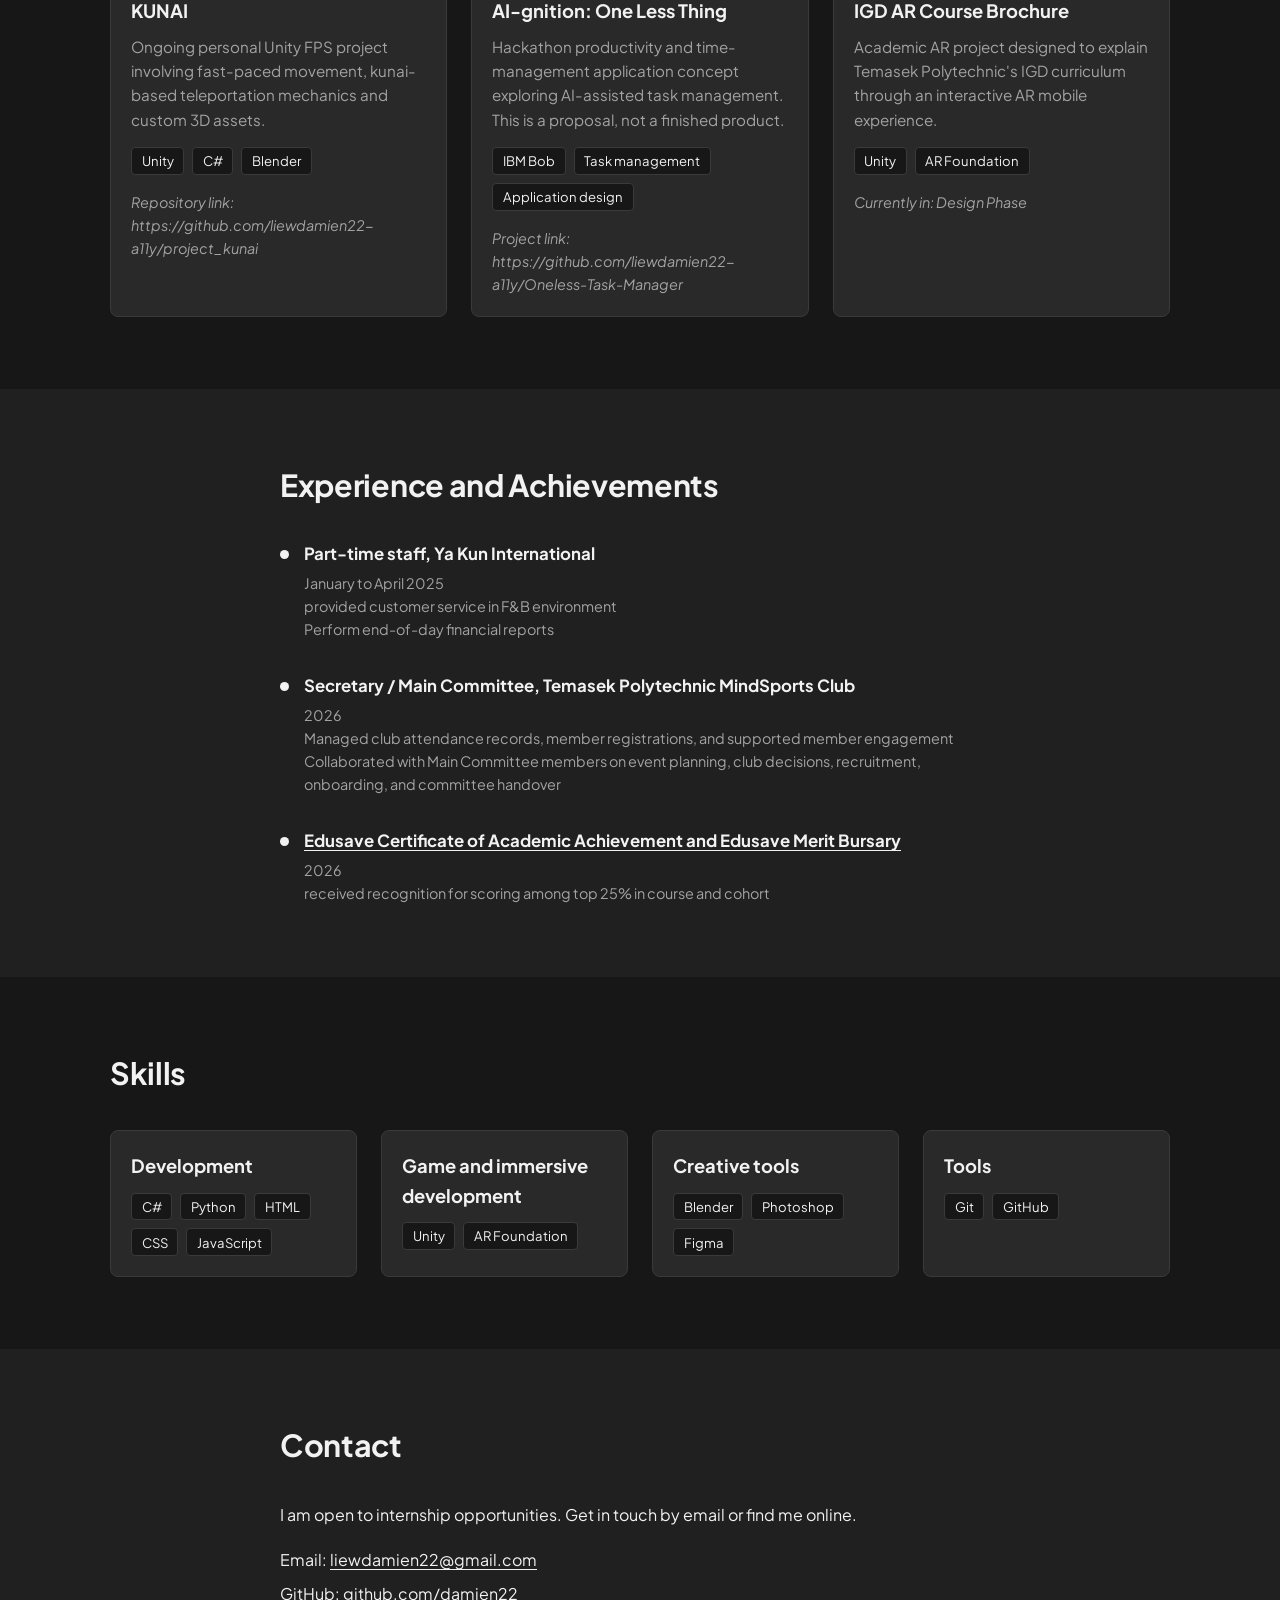
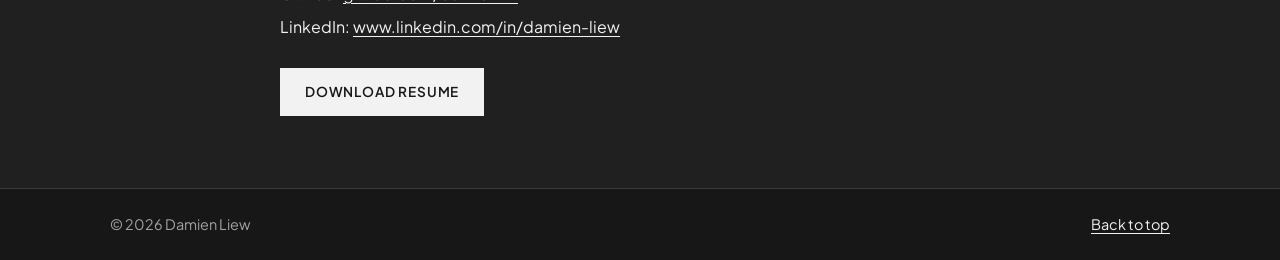
==== commit 05a5eca8: "added one of my awards and updated some stuff" ====
--- a/index.html
+++ b/index.html
@@ -121,7 +121,7 @@
            
           </li>
           <li class="timeline__item">
-            <h3 class="timeline__title">Edusave Certificate of Academic Achievement and Edusave Merit Bursary</h3>
+            <h3 class="timeline__title"><a class="timeline__link js-lightbox" href="assets/images/award.jpeg" data-alt="Edusave Certificate of Academic Achievement 2026">Edusave Certificate of Academic Achievement and Edusave Merit Bursary</a></h3>
             <p class="timeline__meta">2026</p>
             <p class="timeline__meta">received recognition for scoring among top 25% in course and cohort </p>
           </li>
@@ -175,6 +175,11 @@
     </div>
   </footer>
 
+
+  <dialog class="lightbox" id="lightbox" aria-label="Expanded image">
+    <button class="lightbox__close" type="button" aria-label="Close image">&times;</button>
+    <img class="lightbox__img" src="" alt="">
+  </dialog>
   <script src="js/script.js"></script>
 </body>
 </html>
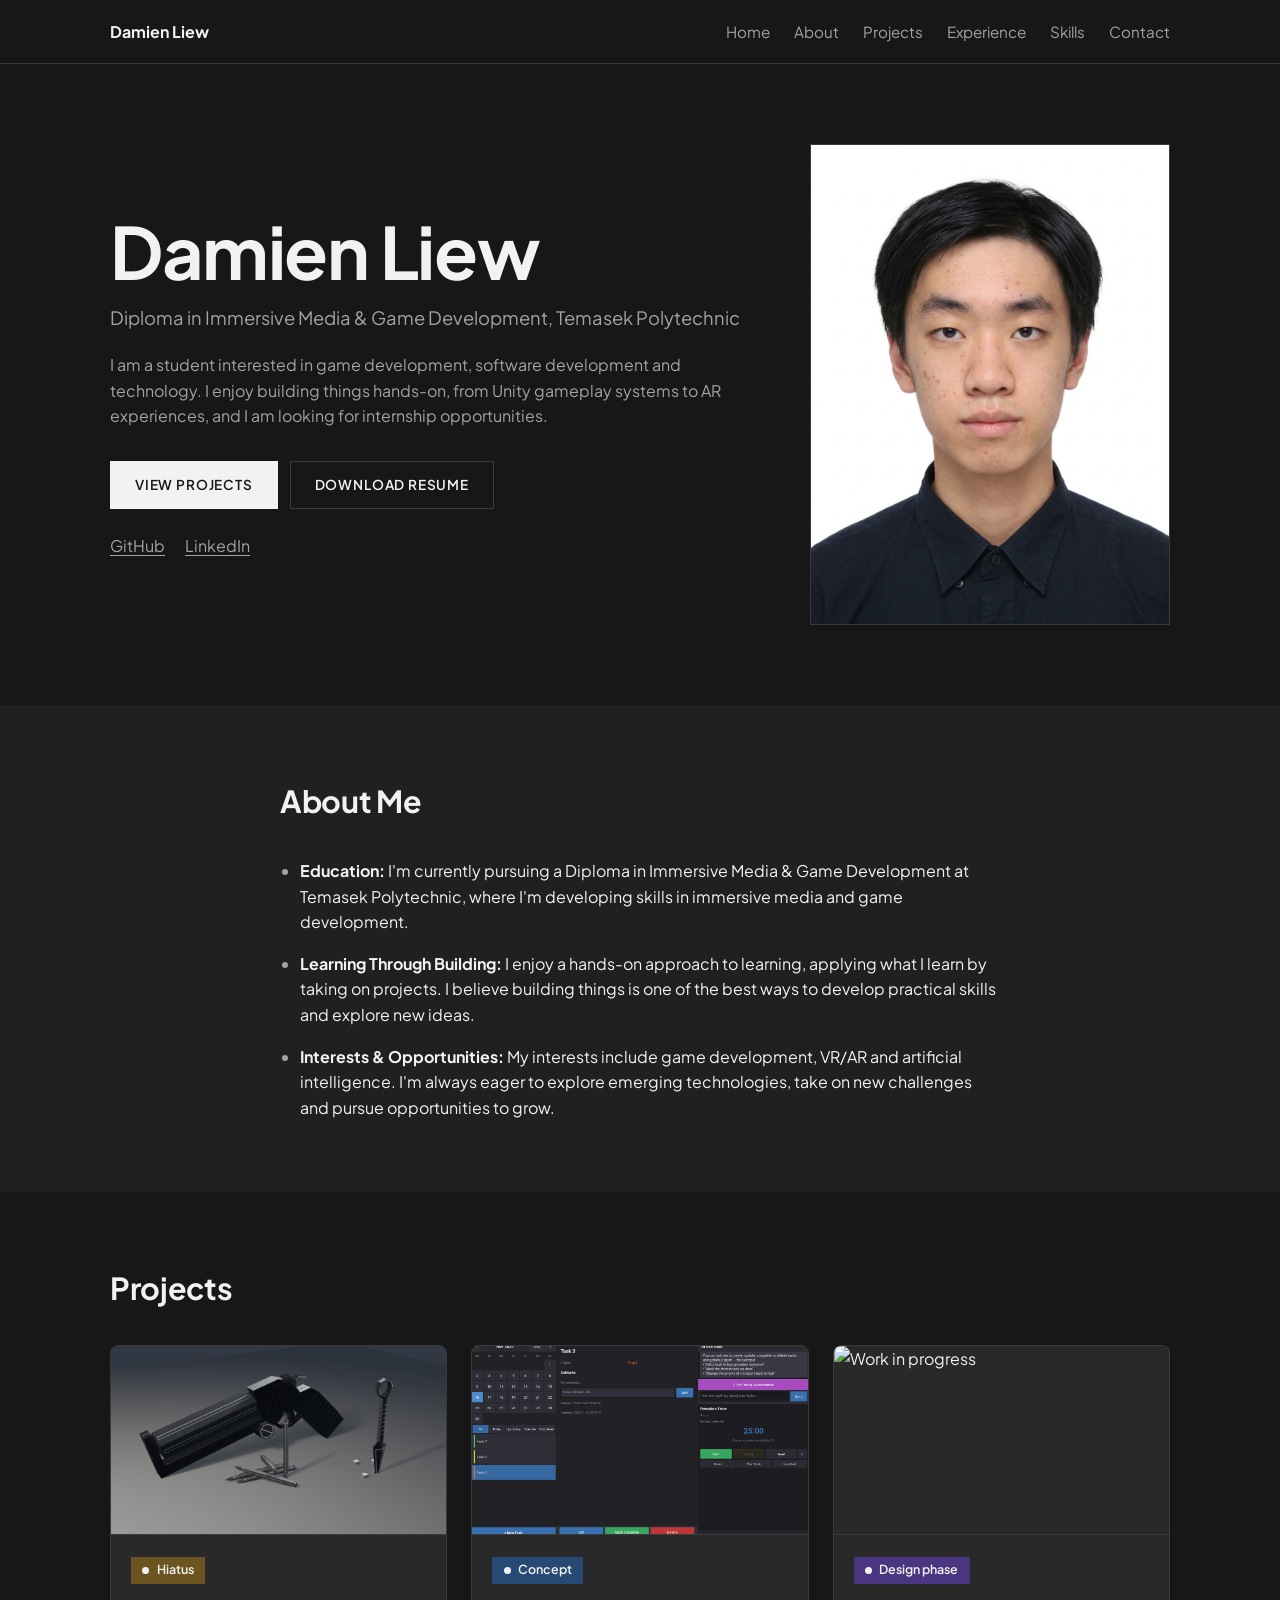
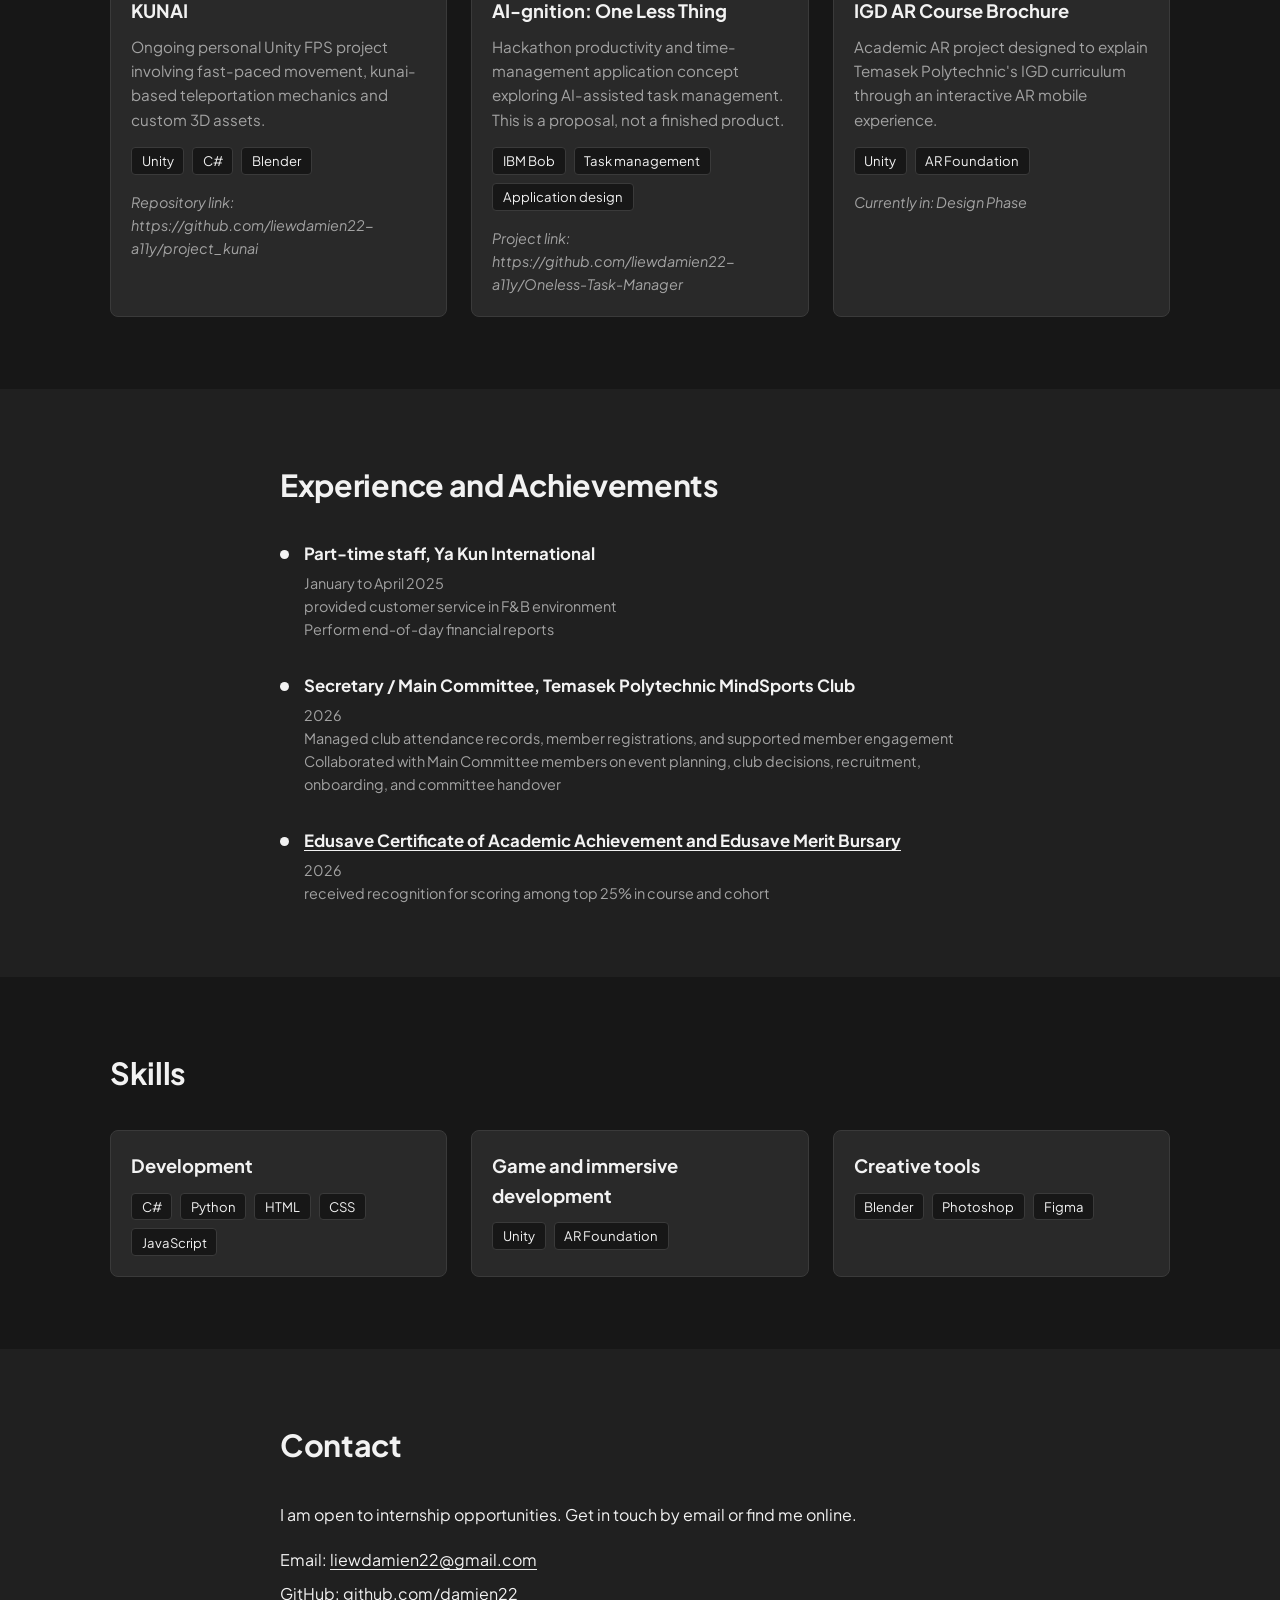
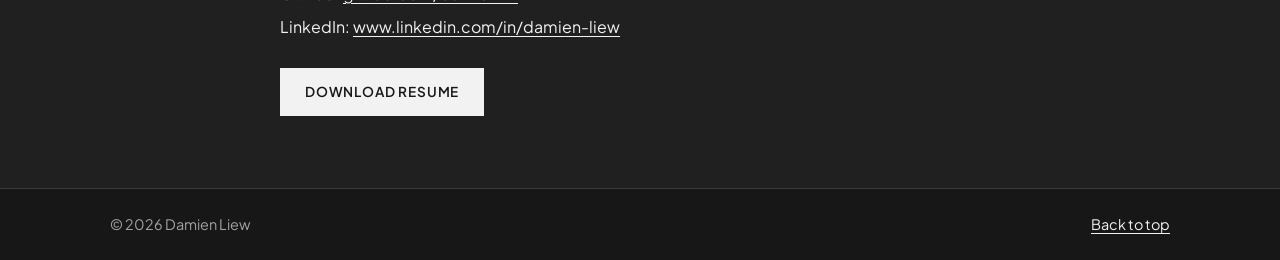
==== commit 03ff8f63: "skills update" ====
--- a/index.html
+++ b/index.html
@@ -132,7 +132,7 @@
     <section class="section" id="skills">
       <div class="container">
         <h2 class="section__title">Skills</h2>
-        <div class="grid grid--skills">
+        <div class="grid grid--center">
           <div class="card card--pad">
             <h3 class="card__title">Development</h3>
             <ul class="tags"><li>C#</li><li>Python</li><li>HTML</li><li>CSS</li><li>JavaScript</li></ul>
@@ -144,10 +144,6 @@
           <div class="card card--pad">
             <h3 class="card__title">Creative tools</h3>
             <ul class="tags"><li>Blender</li><li>Photoshop</li><li>Figma</li></ul>
-          </div>
-          <div class="card card--pad">
-            <h3 class="card__title">Tools</h3>
-            <ul class="tags"><li>Git</li><li>GitHub</li></ul>
           </div>
         </div>
       </div>
